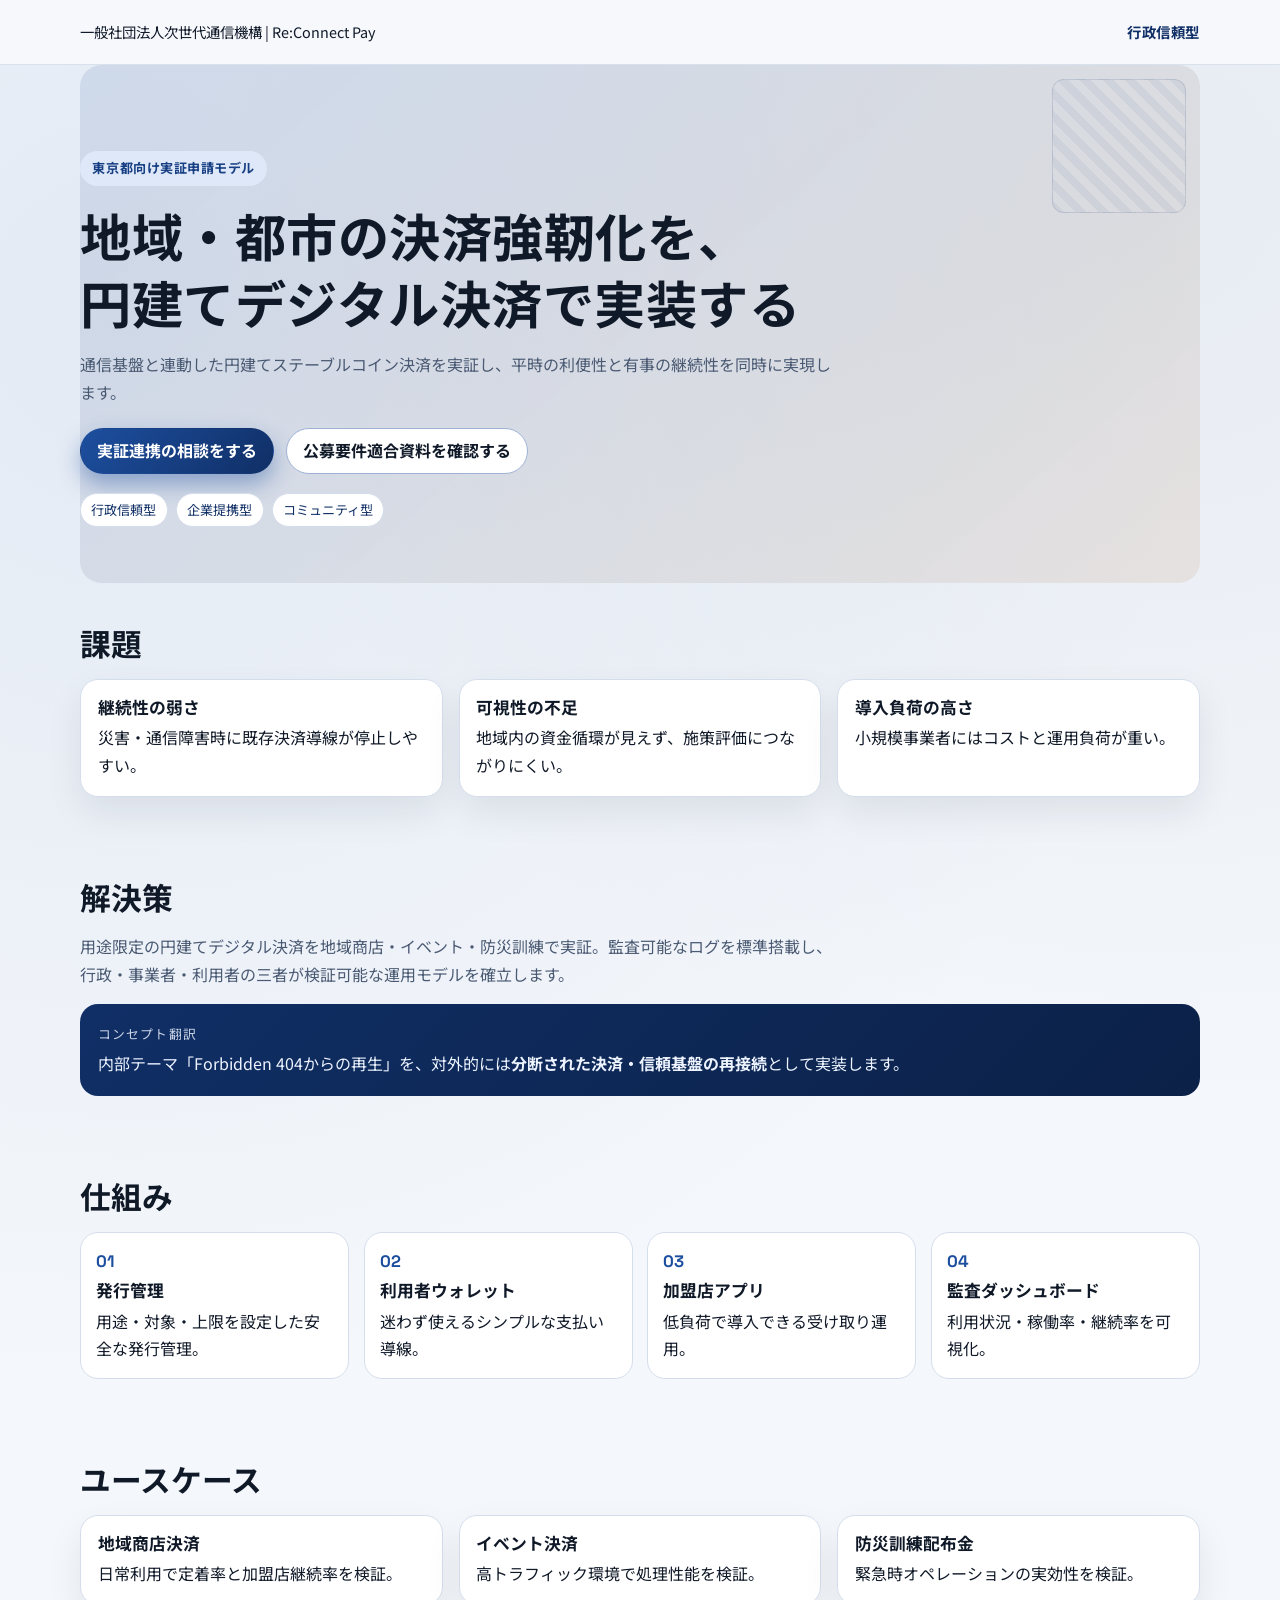
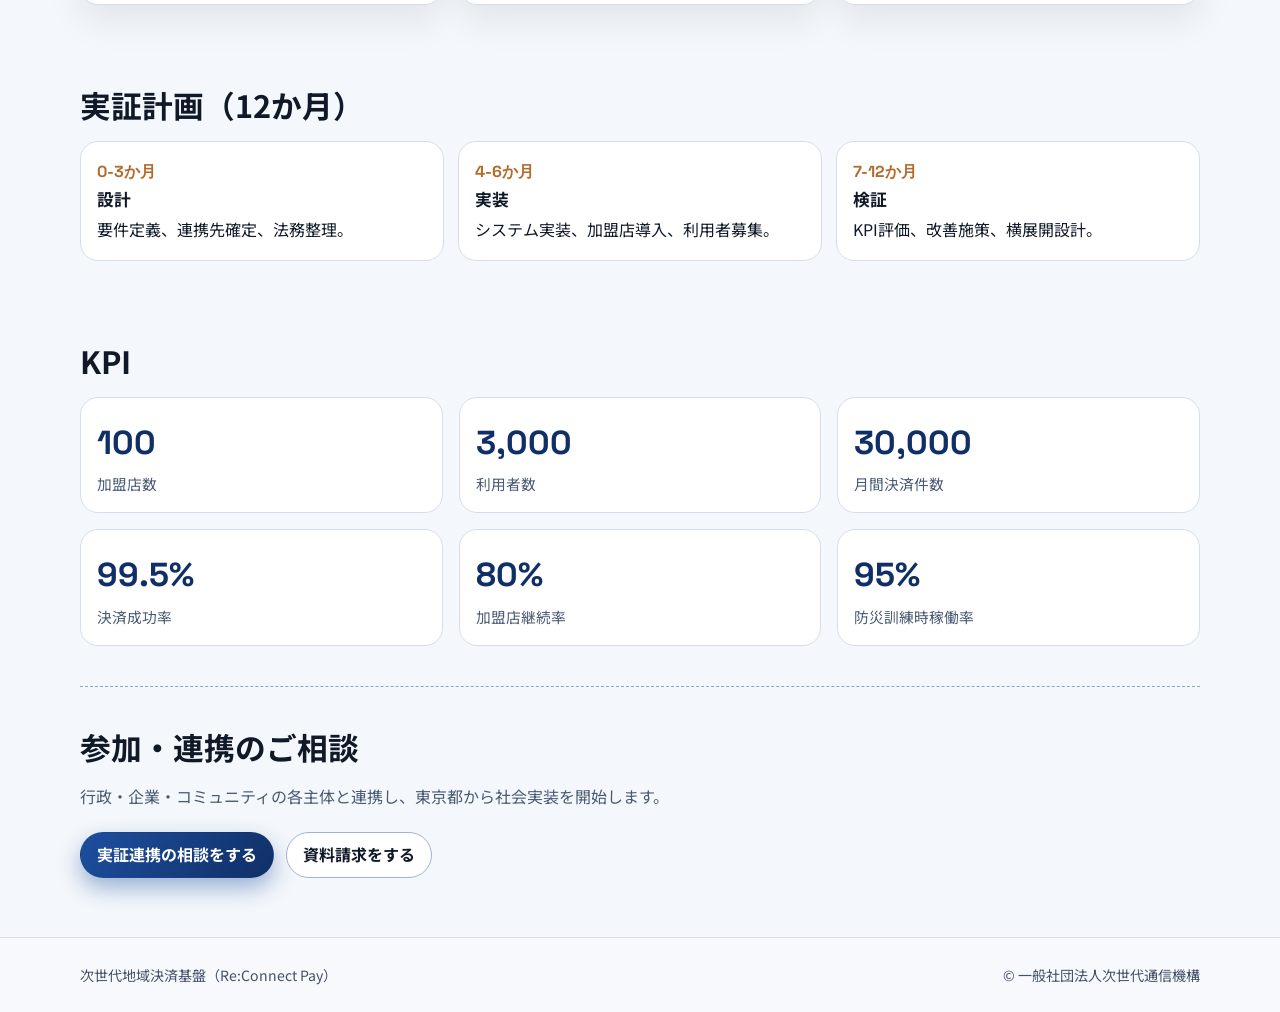
==== web/lp/admin.html @ b657bd6a "Add three LP visual variants and comparison hub" ====
<!doctype html>
<html lang="ja">
  <head>
    <meta charset="UTF-8" />
    <meta name="viewport" content="width=device-width, initial-scale=1.0" />
    <title>行政信頼型LP | 次世代地域決済基盤</title>
    <meta name="description" content="行政・補助金審査向けに信頼性と実装性を強化したLPデザイン。" />
    <link rel="preconnect" href="https://fonts.googleapis.com" />
    <link rel="preconnect" href="https://fonts.gstatic.com" crossorigin />
    <link href="https://fonts.googleapis.com/css2?family=Noto+Sans+JP:wght@400;500;700;900&family=Space+Grotesk:wght@500;700&display=swap" rel="stylesheet" />
    <link rel="stylesheet" href="base.css" />
    <link rel="stylesheet" href="theme-admin.css" />
  </head>
  <body>
    <header class="topbar">
      <div class="container topbar-inner">
        <p class="brand">一般社団法人次世代通信機構 | Re:Connect Pay</p>
        <p class="mode">行政信頼型</p>
      </div>
    </header>

    <main>
      <section class="hero container fade-up">
        <p class="chip">東京都向け実証申請モデル</p>
        <h1>地域・都市の決済強靭化を、<br />円建てデジタル決済で実装する</h1>
        <p class="hero-copy">通信基盤と連動した円建てステーブルコイン決済を実証し、平時の利便性と有事の継続性を同時に実現します。</p>
        <div class="cta-row">
          <a class="btn primary" href="#contact">実証連携の相談をする</a>
          <a class="btn ghost" href="#kpi">公募要件適合資料を確認する</a>
        </div>
        <div class="switch-links">
          <a href="admin.html">行政信頼型</a>
          <a href="business.html">企業提携型</a>
          <a href="community.html">コミュニティ型</a>
        </div>
      </section>

      <section class="section container fade-up" id="problem">
        <h2>課題</h2>
        <div class="grid three">
          <article class="card"><h3>継続性の弱さ</h3><p>災害・通信障害時に既存決済導線が停止しやすい。</p></article>
          <article class="card"><h3>可視性の不足</h3><p>地域内の資金循環が見えず、施策評価につながりにくい。</p></article>
          <article class="card"><h3>導入負荷の高さ</h3><p>小規模事業者にはコストと運用負荷が重い。</p></article>
        </div>
      </section>

      <section class="section container fade-up" id="solution">
        <h2>解決策</h2>
        <p class="lead">用途限定の円建てデジタル決済を地域商店・イベント・防災訓練で実証。監査可能なログを標準搭載し、行政・事業者・利用者の三者が検証可能な運用モデルを確立します。</p>
        <div class="panel">
          <p class="panel-label">コンセプト翻訳</p>
          <p>内部テーマ「Forbidden 404からの再生」を、対外的には<strong>分断された決済・信頼基盤の再接続</strong>として実装します。</p>
        </div>
      </section>

      <section class="section container fade-up" id="mechanism">
        <h2>仕組み</h2>
        <div class="flow">
          <div class="flow-item"><p class="step">01</p><h3>発行管理</h3><p>用途・対象・上限を設定した安全な発行管理。</p></div>
          <div class="flow-item"><p class="step">02</p><h3>利用者ウォレット</h3><p>迷わず使えるシンプルな支払い導線。</p></div>
          <div class="flow-item"><p class="step">03</p><h3>加盟店アプリ</h3><p>低負荷で導入できる受け取り運用。</p></div>
          <div class="flow-item"><p class="step">04</p><h3>監査ダッシュボード</h3><p>利用状況・稼働率・継続率を可視化。</p></div>
        </div>
      </section>

      <section class="section container fade-up" id="usecase">
        <h2>ユースケース</h2>
        <div class="grid three">
          <article class="card"><h3>地域商店決済</h3><p>日常利用で定着率と加盟店継続率を検証。</p></article>
          <article class="card"><h3>イベント決済</h3><p>高トラフィック環境で処理性能を検証。</p></article>
          <article class="card"><h3>防災訓練配布金</h3><p>緊急時オペレーションの実効性を検証。</p></article>
        </div>
      </section>

      <section class="section container fade-up" id="plan">
        <h2>実証計画（12か月）</h2>
        <div class="timeline">
          <article><p class="period">0-3か月</p><h3>設計</h3><p>要件定義、連携先確定、法務整理。</p></article>
          <article><p class="period">4-6か月</p><h3>実装</h3><p>システム実装、加盟店導入、利用者募集。</p></article>
          <article><p class="period">7-12か月</p><h3>検証</h3><p>KPI評価、改善施策、横展開設計。</p></article>
        </div>
      </section>

      <section class="section container fade-up" id="kpi">
        <h2>KPI</h2>
        <div class="grid kpi-grid">
          <article class="kpi"><p class="kpi-value">100</p><p class="kpi-label">加盟店数</p></article>
          <article class="kpi"><p class="kpi-value">3,000</p><p class="kpi-label">利用者数</p></article>
          <article class="kpi"><p class="kpi-value">30,000</p><p class="kpi-label">月間決済件数</p></article>
          <article class="kpi"><p class="kpi-value">99.5%</p><p class="kpi-label">決済成功率</p></article>
          <article class="kpi"><p class="kpi-value">80%</p><p class="kpi-label">加盟店継続率</p></article>
          <article class="kpi"><p class="kpi-value">95%</p><p class="kpi-label">防災訓練時稼働率</p></article>
        </div>
      </section>

      <section class="section container contact fade-up" id="contact">
        <h2>参加・連携のご相談</h2>
        <p class="lead">行政・企業・コミュニティの各主体と連携し、東京都から社会実装を開始します。</p>
        <div class="cta-row">
          <a class="btn primary" href="mailto:info@example.org?subject=実証連携の相談">実証連携の相談をする</a>
          <a class="btn ghost" href="mailto:info@example.org?subject=資料請求">資料請求をする</a>
        </div>
      </section>
    </main>

    <footer class="footer">
      <div class="container footer-inner">
        <p>次世代地域決済基盤（Re:Connect Pay）</p>
        <p>© 一般社団法人次世代通信機構</p>
      </div>
    </footer>
  </body>
</html>
---- web/lp/base.css ----
:root {
  --bg: #f5f7fa;
  --bg-soft: #e9eef5;
  --surface: #ffffff;
  --ink: #101924;
  --muted: #4f5f75;
  --line: #d4dce8;
  --brand: #1f5eff;
  --brand-strong: #103aa6;
  --accent: #d46b3a;
  --radius: 18px;
  --shadow: 0 16px 36px rgba(16, 25, 36, 0.08);
  --hero-grad: linear-gradient(140deg, rgba(31, 94, 255, 0.12), rgba(212, 107, 58, 0.12));
  --ambient-1: rgba(31, 94, 255, 0.07);
  --ambient-2: rgba(16, 58, 166, 0.06);
  --chip-bg: #dfe9ff;
  --chip-ink: #1640ad;
}

* {
  box-sizing: border-box;
}

html,
body {
  margin: 0;
  padding: 0;
}

body {
  font-family: "Noto Sans JP", sans-serif;
  color: var(--ink);
  background: radial-gradient(circle at 10% 12%, var(--ambient-1), transparent 42%),
    radial-gradient(circle at 90% 7%, var(--ambient-2), transparent 35%), var(--bg);
  line-height: 1.72;
}

.container {
  width: min(1120px, calc(100% - 2.4rem));
  margin: 0 auto;
}

.topbar {
  position: sticky;
  top: 0;
  z-index: 60;
  border-bottom: 1px solid color-mix(in srgb, var(--line) 85%, transparent);
  backdrop-filter: blur(10px);
  background: color-mix(in srgb, var(--bg) 82%, #fff 18%);
}

.topbar-inner {
  min-height: 64px;
  display: flex;
  justify-content: space-between;
  align-items: center;
  gap: 0.8rem;
}

.brand,
.mode {
  margin: 0;
  font-size: 0.9rem;
}

.mode {
  font-weight: 700;
  letter-spacing: 0.04em;
  color: var(--brand-strong);
}

.hero {
  padding: 5.4rem 0 3.5rem;
  position: relative;
}

.hero::before {
  content: "";
  position: absolute;
  inset: 0;
  border-radius: calc(var(--radius) * 1.2);
  background: var(--hero-grad);
  z-index: -1;
}

.chip {
  display: inline-flex;
  border-radius: 999px;
  padding: 0.38rem 0.78rem;
  margin-bottom: 1rem;
  background: var(--chip-bg);
  color: var(--chip-ink);
  font-size: 0.82rem;
  font-weight: 700;
  letter-spacing: 0.04em;
}

h1,
h2,
h3 {
  margin: 0;
  line-height: 1.3;
}

h1 {
  font-size: clamp(2rem, 4vw, 3.6rem);
  margin-bottom: 1rem;
  letter-spacing: 0.01em;
}

h2 {
  font-size: clamp(1.5rem, 2.4vw, 2.15rem);
  margin-bottom: 1rem;
}

h3 {
  font-size: 1.05rem;
  margin-bottom: 0.35rem;
}

p {
  margin: 0;
}

.hero-copy,
.lead {
  color: var(--muted);
  max-width: 760px;
}

.cta-row {
  margin-top: 1.35rem;
  display: flex;
  gap: 0.75rem;
  flex-wrap: wrap;
}

.btn {
  display: inline-flex;
  min-height: 46px;
  border-radius: 999px;
  padding: 0.2rem 1rem;
  text-decoration: none;
  align-items: center;
  justify-content: center;
  font-weight: 700;
  border: 1px solid transparent;
  transition: transform 0.2s ease, box-shadow 0.2s ease, background 0.2s ease;
}

.btn.primary {
  background: linear-gradient(130deg, var(--brand), var(--brand-strong));
  color: #fff;
  box-shadow: 0 10px 22px color-mix(in srgb, var(--brand) 42%, transparent);
}

.btn.ghost {
  background: #fff;
  border-color: color-mix(in srgb, var(--line) 70%, var(--brand) 30%);
  color: var(--ink);
}

.btn:hover {
  transform: translateY(-1px);
}

.section {
  padding: 2.5rem 0;
}

.grid {
  display: grid;
  gap: 1rem;
}

.grid.three {
  grid-template-columns: repeat(3, minmax(0, 1fr));
}

.grid.two {
  grid-template-columns: repeat(2, minmax(0, 1fr));
}

.card {
  background: var(--surface);
  border: 1px solid var(--line);
  border-radius: var(--radius);
  padding: 1.05rem;
  box-shadow: var(--shadow);
}

.card em {
  font-style: normal;
  color: var(--brand-strong);
  font-weight: 700;
}

.panel {
  margin-top: 1rem;
  border-radius: var(--radius);
  padding: 1.15rem;
  background: linear-gradient(135deg, var(--brand-strong), color-mix(in srgb, var(--brand-strong) 70%, #000 30%));
  color: #eef4ff;
}

.panel-label {
  margin-bottom: 0.35rem;
  font-size: 0.8rem;
  letter-spacing: 0.08em;
  text-transform: uppercase;
  opacity: 0.84;
}

.flow {
  display: grid;
  grid-template-columns: repeat(4, minmax(0, 1fr));
  gap: 0.9rem;
}

.flow-item {
  border-radius: var(--radius);
  border: 1px solid var(--line);
  background: #fff;
  padding: 0.95rem;
}

.step {
  font-family: "Space Grotesk", sans-serif;
  color: var(--brand);
  font-size: 1.04rem;
  font-weight: 700;
  margin-bottom: 0.22rem;
}

.timeline {
  display: grid;
  grid-template-columns: repeat(3, minmax(0, 1fr));
  gap: 0.9rem;
}

.timeline article {
  background: #fff;
  border: 1px solid var(--line);
  border-radius: var(--radius);
  padding: 1rem;
}

.period {
  font-family: "Space Grotesk", sans-serif;
  color: var(--accent);
  font-weight: 700;
  margin-bottom: 0.2rem;
}

.kpi-grid {
  grid-template-columns: repeat(3, minmax(0, 1fr));
}

.kpi {
  background: #fff;
  border: 1px solid var(--line);
  border-radius: var(--radius);
  padding: 1rem;
}

.kpi-value {
  font-family: "Space Grotesk", sans-serif;
  color: var(--brand-strong);
  font-size: clamp(1.6rem, 2.6vw, 2.4rem);
  font-weight: 700;
}

.kpi-label {
  color: var(--muted);
  font-size: 0.92rem;
}

.contact {
  border-top: 1px dashed color-mix(in srgb, var(--line) 60%, var(--brand) 40%);
}

.footer {
  margin-top: 1.2rem;
  border-top: 1px solid color-mix(in srgb, var(--line) 90%, transparent);
  background: color-mix(in srgb, var(--bg) 75%, #fff 25%);
}

.footer-inner {
  min-height: 74px;
  display: flex;
  justify-content: space-between;
  align-items: center;
  gap: 0.8rem;
  font-size: 0.88rem;
  color: color-mix(in srgb, var(--muted) 90%, #000 10%);
}

.switch-links {
  margin-top: 1.2rem;
  display: flex;
  flex-wrap: wrap;
  gap: 0.5rem;
}

.switch-links a {
  text-decoration: none;
  font-size: 0.82rem;
  border-radius: 999px;
  border: 1px solid var(--line);
  color: var(--brand-strong);
  background: #fff;
  padding: 0.3rem 0.65rem;
}

.fade-up {
  animation: fadeUp 0.58s ease both;
}

.section.fade-up {
  animation-delay: 0.08s;
}

@keyframes fadeUp {
  from {
    opacity: 0;
    transform: translateY(10px);
  }
  to {
    opacity: 1;
    transform: translateY(0);
  }
}

@media (max-width: 980px) {
  .grid.three,
  .flow,
  .timeline,
  .kpi-grid {
    grid-template-columns: repeat(2, minmax(0, 1fr));
  }
}

@media (max-width: 720px) {
  .hero {
    padding-top: 4.2rem;
  }

  .grid.three,
  .grid.two,
  .flow,
  .timeline,
  .kpi-grid {
    grid-template-columns: 1fr;
  }

  .topbar-inner {
    flex-direction: column;
    align-items: flex-start;
    justify-content: center;
    min-height: 58px;
    gap: 0.12rem;
    padding: 0.42rem 0;
  }

  .footer-inner {
    flex-direction: column;
    align-items: flex-start;
    justify-content: center;
    min-height: 66px;
    padding: 0.6rem 0;
  }
}
---- web/lp/theme-admin.css ----
:root {
  --bg: #f4f7fb;
  --bg-soft: #e9eef6;
  --surface: #ffffff;
  --ink: #101928;
  --muted: #4a5a73;
  --line: #d4ddea;
  --brand: #1d4f9f;
  --brand-strong: #102f66;
  --accent: #b16c2d;
  --hero-grad: linear-gradient(140deg, rgba(29, 79, 159, 0.12), rgba(177, 108, 45, 0.11));
  --ambient-1: rgba(29, 79, 159, 0.08);
  --ambient-2: rgba(16, 47, 102, 0.06);
  --chip-bg: #dfe8f8;
  --chip-ink: #173f83;
}

.hero::after {
  content: "";
  position: absolute;
  right: 14px;
  top: 14px;
  width: 132px;
  height: 132px;
  border: 1px solid rgba(16, 47, 102, 0.18);
  border-radius: 12px;
  background: repeating-linear-gradient(
    45deg,
    rgba(16, 47, 102, 0.08) 0 8px,
    transparent 8px 16px
  );
  opacity: 0.7;
}
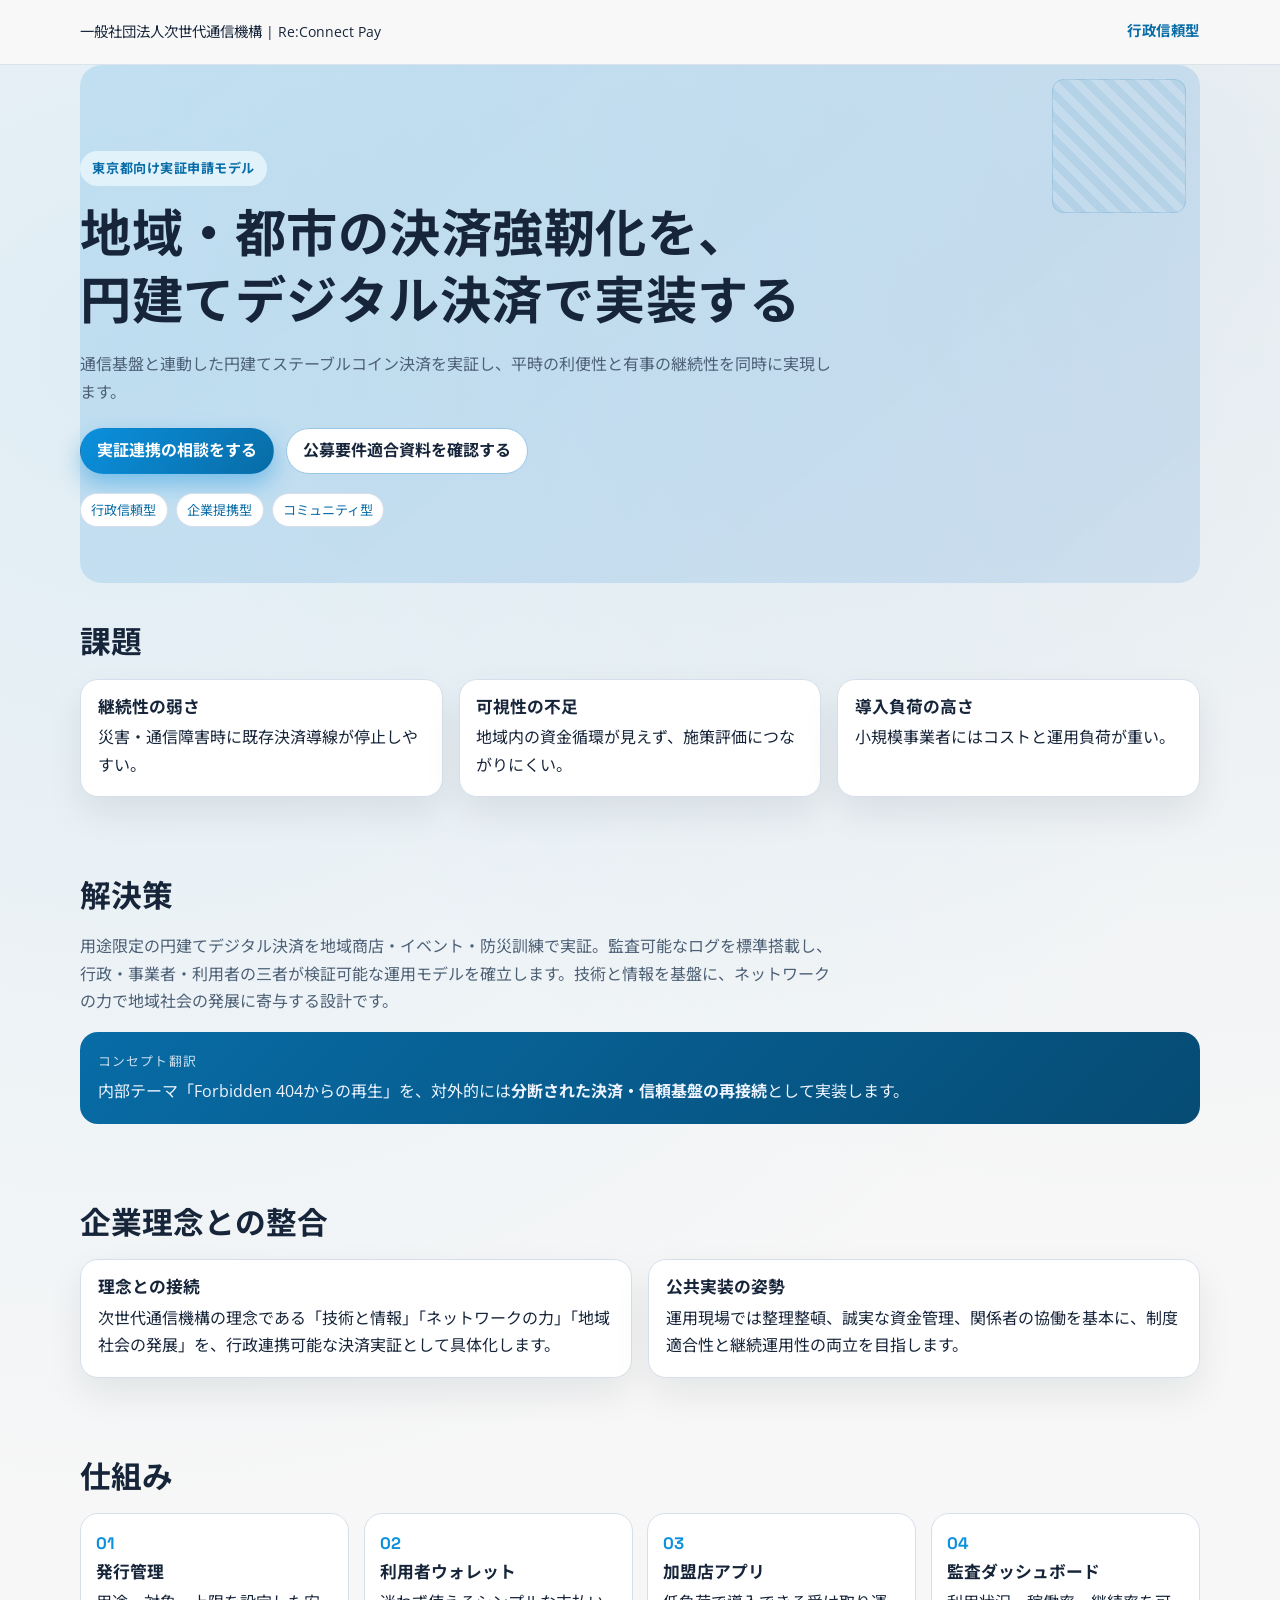
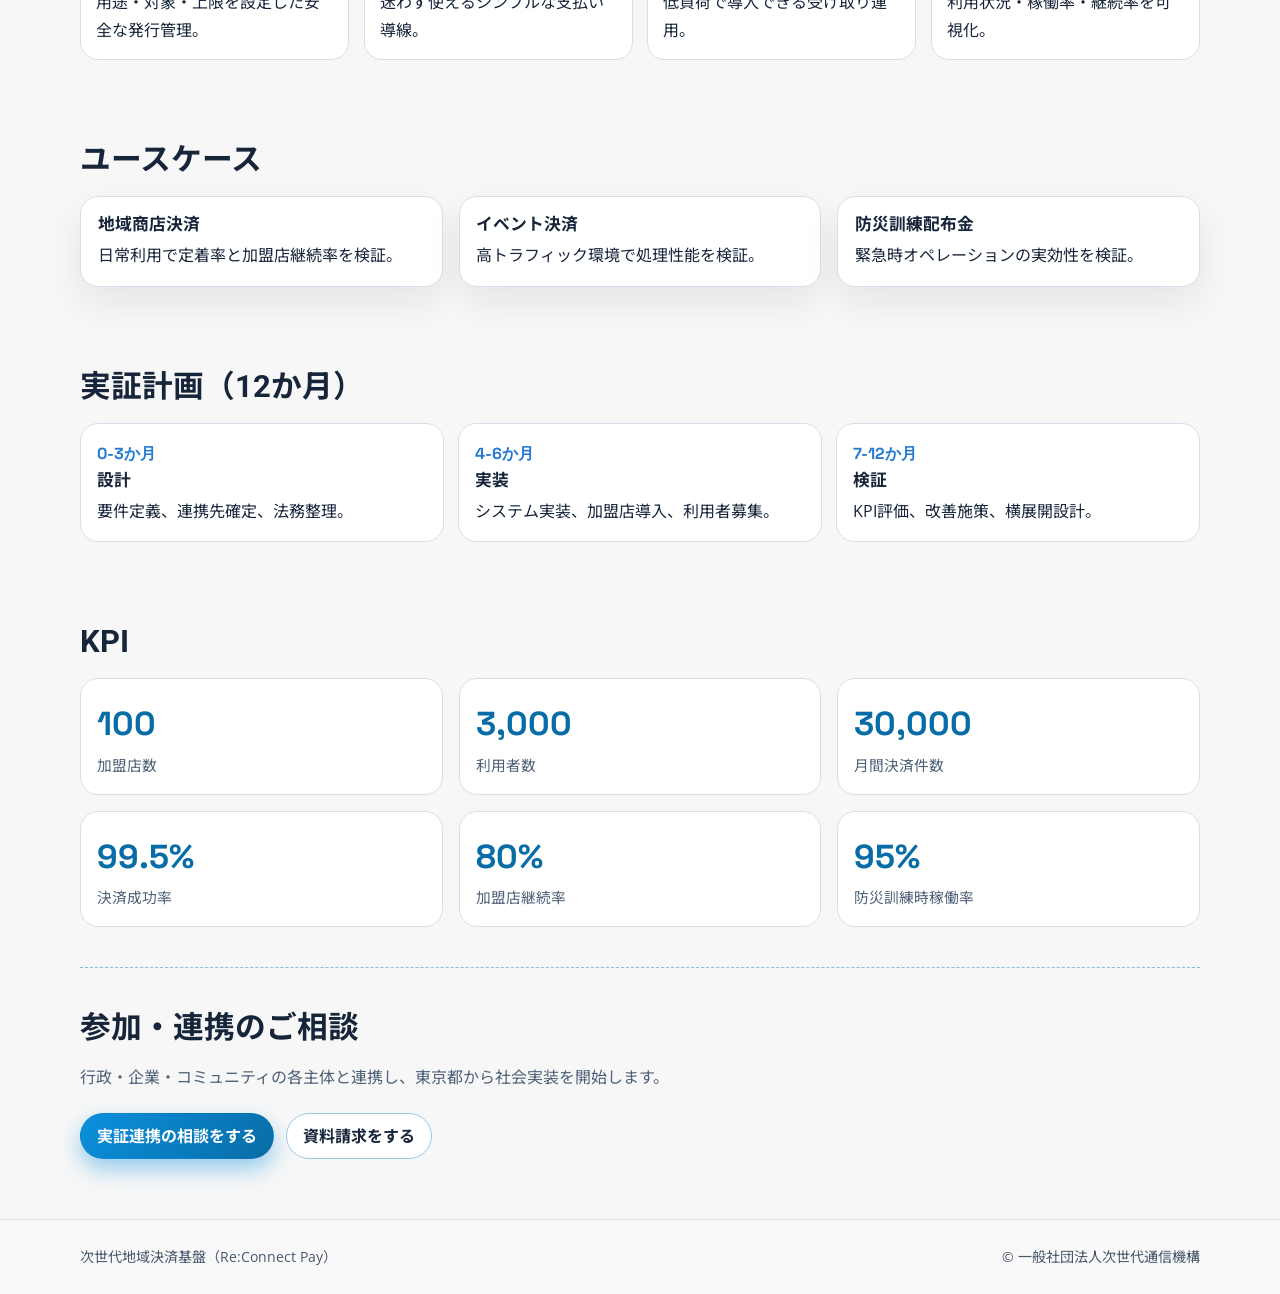
==== commit dce41d46: "Align admin LP with orca1 style and philosophy" ====
--- a/web/lp/admin.html
+++ b/web/lp/admin.html
@@ -7,6 +7,7 @@
     <meta name="description" content="行政・補助金審査向けに信頼性と実装性を強化したLPデザイン。" />
     <link rel="preconnect" href="https://fonts.googleapis.com" />
     <link rel="preconnect" href="https://fonts.gstatic.com" crossorigin />
+    <link href="https://fonts.googleapis.com/css2?family=Open+Sans:wght@400;600;700&family=Roboto:wght@500;700&display=swap" rel="stylesheet" />
     <link href="https://fonts.googleapis.com/css2?family=Noto+Sans+JP:wght@400;500;700;900&family=Space+Grotesk:wght@500;700&display=swap" rel="stylesheet" />
     <link rel="stylesheet" href="base.css" />
     <link rel="stylesheet" href="theme-admin.css" />
@@ -46,10 +47,24 @@
 
       <section class="section container fade-up" id="solution">
         <h2>解決策</h2>
-        <p class="lead">用途限定の円建てデジタル決済を地域商店・イベント・防災訓練で実証。監査可能なログを標準搭載し、行政・事業者・利用者の三者が検証可能な運用モデルを確立します。</p>
+        <p class="lead">用途限定の円建てデジタル決済を地域商店・イベント・防災訓練で実証。監査可能なログを標準搭載し、行政・事業者・利用者の三者が検証可能な運用モデルを確立します。技術と情報を基盤に、ネットワークの力で地域社会の発展に寄与する設計です。</p>
         <div class="panel">
           <p class="panel-label">コンセプト翻訳</p>
           <p>内部テーマ「Forbidden 404からの再生」を、対外的には<strong>分断された決済・信頼基盤の再接続</strong>として実装します。</p>
+        </div>
+      </section>
+
+      <section class="section container fade-up" id="philosophy">
+        <h2>企業理念との整合</h2>
+        <div class="grid two">
+          <article class="card">
+            <h3>理念との接続</h3>
+            <p>次世代通信機構の理念である「技術と情報」「ネットワークの力」「地域社会の発展」を、行政連携可能な決済実証として具体化します。</p>
+          </article>
+          <article class="card">
+            <h3>公共実装の姿勢</h3>
+            <p>運用現場では整理整頓、誠実な資金管理、関係者の協働を基本に、制度適合性と継続運用性の両立を目指します。</p>
+          </article>
         </div>
       </section>
 
--- a/web/lp/theme-admin.css
+++ b/web/lp/theme-admin.css
@@ -1,18 +1,18 @@
 :root {
-  --bg: #f4f7fb;
-  --bg-soft: #e9eef6;
+  --bg: #f7f7f7;
+  --bg-soft: #edf3f8;
   --surface: #ffffff;
-  --ink: #101928;
-  --muted: #4a5a73;
-  --line: #d4ddea;
-  --brand: #1d4f9f;
-  --brand-strong: #102f66;
-  --accent: #b16c2d;
-  --hero-grad: linear-gradient(140deg, rgba(29, 79, 159, 0.12), rgba(177, 108, 45, 0.11));
-  --ambient-1: rgba(29, 79, 159, 0.08);
-  --ambient-2: rgba(16, 47, 102, 0.06);
-  --chip-bg: #dfe8f8;
-  --chip-ink: #173f83;
+  --ink: #17253a;
+  --muted: #4d6076;
+  --line: #d5deea;
+  --brand: #0b90dd;
+  --brand-strong: #086ca6;
+  --accent: #2279d2;
+  --hero-grad: linear-gradient(140deg, rgba(11, 144, 221, 0.16), rgba(34, 121, 210, 0.14));
+  --ambient-1: rgba(11, 144, 221, 0.1);
+  --ambient-2: rgba(8, 108, 166, 0.08);
+  --chip-bg: #e1f2fb;
+  --chip-ink: #086ca6;
 }
 
 .hero::after {
@@ -22,12 +22,23 @@
   top: 14px;
   width: 132px;
   height: 132px;
-  border: 1px solid rgba(16, 47, 102, 0.18);
+  border: 1px solid rgba(8, 108, 166, 0.2);
   border-radius: 12px;
   background: repeating-linear-gradient(
     45deg,
-    rgba(16, 47, 102, 0.08) 0 8px,
+    rgba(8, 108, 166, 0.12) 0 8px,
     transparent 8px 16px
   );
   opacity: 0.7;
 }
+
+body {
+  font-family: "Open Sans", "Noto Sans JP", sans-serif;
+}
+
+h1,
+h2,
+h3,
+.mode {
+  font-family: "Roboto", "Noto Sans JP", sans-serif;
+}
